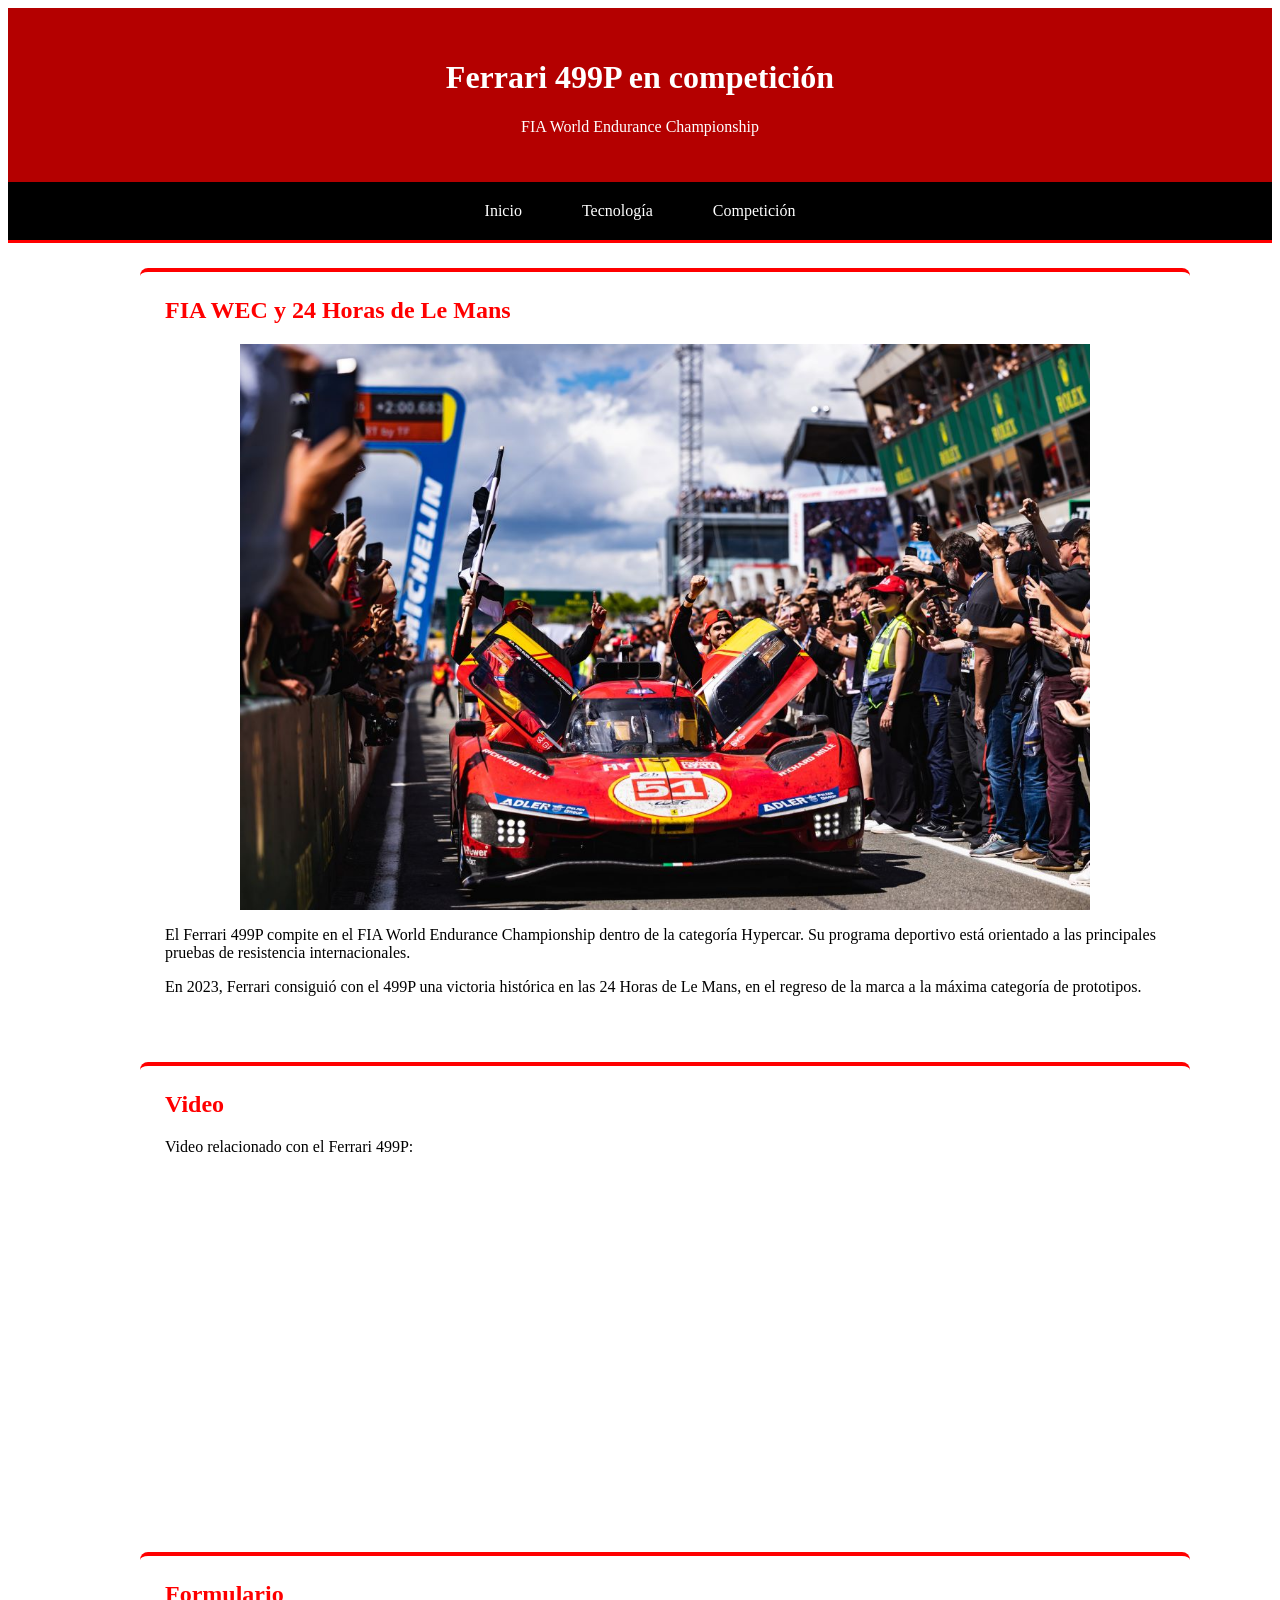
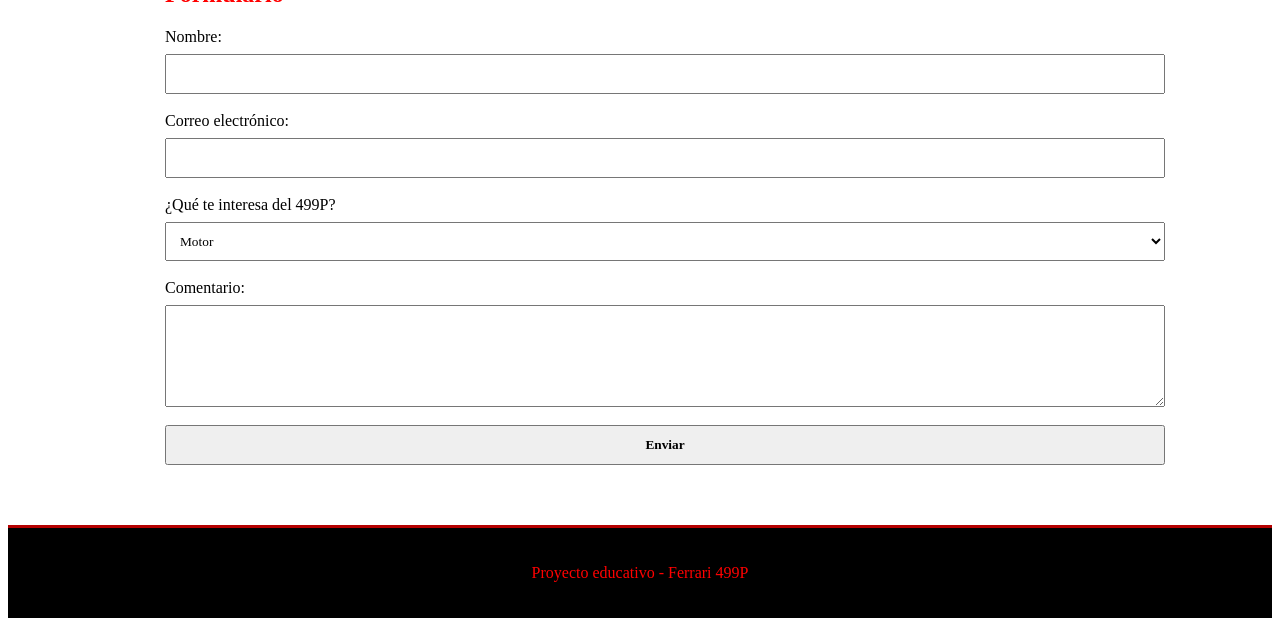
==== page/competicion.html @ 31c2e298 "estoy subierdo mi trabajo" ====
<!DOCTYPE html>
<html lang="es">
<head>
    <meta charset="UTF-8">
    <meta name="viewport" content="width=device-width, initial-scale=1.0">
    <title>Competición - Ferrari 499P</title>
    <link rel="stylesheet" href="../css/style.css">
</head>
<body>
    <header>
        <h1>Ferrari 499P en competición</h1>
        <p>FIA World Endurance Championship</p>
    </header>

    <nav>
        <ul class="menu">
            <li><a href="../index.html">Inicio</a></li>
            <li><a href="tecnologia.html">Tecnología</a></li>
            <li><a href="competicion.html">Competición</a></li>
        </ul>
    </nav>

    <main>
        <div style="background-color:white; margin-bottom:25px; padding:25px; border-radius:8px; border-top:4px solid red;">
            <h2 style="margin-top:0; color:red;">FIA WEC y 24 Horas de Le Mans</h2>
            <img src="../media/ferrari-499p-podio.jpg" alt="Ferrari 499P en el podio" class="destacado">
            <p>El Ferrari 499P compite en el FIA World Endurance Championship dentro de la categoría Hypercar. Su programa deportivo está orientado a las principales pruebas de resistencia internacionales.</p>
            <p>En 2023, Ferrari consiguió con el 499P una victoria histórica en las 24 Horas de Le Mans, en el regreso de la marca a la máxima categoría de prototipos.</p>
        </div>

        <div style="background-color:white; margin-bottom:25px; padding:25px; border-radius:8px; border-top:4px solid red;">
            <h2 style="margin-top:0; color:red;">Video</h2>
            <p>Video relacionado con el Ferrari 499P:</p>
         <iframe width="560" height="315" src="https://www.youtube.com/embed/MFWGIJ4ub-E?si=uDBvC7JH9G4srjXf" title="YouTube video player" frameborder="0" allow="accelerometer; autoplay; clipboard-write; encrypted-media; gyroscope; picture-in-picture; web-share" referrerpolicy="strict-origin-when-cross-origin" allowfullscreen></iframe>   
    
                
        </div>

        <div style="background-color:white; margin-bottom:25px; padding:25px; border-radius:8px; border-top:4px solid red;">
            <h2 style="margin-top:0; color:red;">Formulario</h2>
            <form>
                <label for="nombre">Nombre:</label>
                <input type="text" id="nombre" name="nombre" required>

                <label for="email">Correo electrónico:</label>
                <input type="email" id="email" name="email" required>

                <label for="tema">¿Qué te interesa del 499P?</label>
                <select id="tema" name="tema">
                    <option value="motor">Motor</option>
                    <option value="hibrido">Sistema híbrido</option>
                    <option value="aero">Aerodinámica</option>
                    <option value="competicion">Competición</option>
                </select>

                <label for="mensaje">Comentario:</label>
                <textarea id="mensaje" name="mensaje" rows="5"></textarea>

                <input type="submit" value="Enviar">
            </form>
        </div>
    </main>

    <footer>
        <p>Proyecto educativo - Ferrari 499P</p>
    </footer>
</body>
</html>
---- css/style.css ----
/* =================== ENCABEZADO DE PÁGINA ================== */

header {
  background-color: #b40000;
  color: white;
  text-align: center;
  padding: 30px 15px;
}

.container {
  display: flex;
  justify-content: space-between;
  align-items: center;
  width: 40%;
}

.logo {
  margin-left: auto;
  width: 4rem;
}

nav ul {
  list-style: none;
  display: flex;
  padding: 0;
  margin: 0;
  justify-content: center;
  flex-wrap: wrap;
}

nav li {
  margin-left: 0;
}

nav a {
  display: block;
  padding: 20px 30px;
  text-decoration: none;
  color: white;
}

nav a:hover {
  background-color: red;
}

/* =================== CUERPO DE LA PÁGINA ================== */

main {
    width: 90%;
    max-width: 1000px;
    margin: 25px auto;
    background-color: transparent;
    padding: 0;
}

p {
  font-size: 1rem;
}

.destacado {
    display: block;
    width: 100%;
    max-width: 850px;
    margin: 15px auto;
}

table {
    border-collapse: collapse;
    margin: 15px auto;
    width: 100%;
}

th, td {
    border: 1px solid #999;
    padding: 10px;
    text-align: left;
}

th {
    background-color: #d9d9d9;
}

form {
    width: 100%;
    max-width: none;
    margin: auto;
    display: flex;
    flex-direction: column;
    gap: 8px;
}

input, select, textarea {
    width: 100%;
    padding: 10px;
    margin-top: 0;
    margin-bottom: 10px;
    box-sizing: border-box;
    font-family: inherit;
}

input[type="submit"] {
  cursor: pointer;
  font-weight: bold;
}

/* ====================== PIE DE PÁGINA ====================== */

footer {
  background-color: black;
  color: red;
  text-align: center;
  padding: 20px;
  border-top: 3px solid #b40000;
}

.imgpie {
  width: 25px;
  margin-right: 15px;
}

div {
  display: block;
  width: 100%;
}

footer a {
  text-decoration: none;
}

footer p {
  font-style: normal;
}


.menu{
display: flex;
list-style-type: none;
padding: 0;
margin: 0;
justify-content: center;
flex-wrap: wrap;
background-color:black;
border-bottom: 3px solid red;
}

.menu li {
  color:red;
  font-size: 16px;
  list-style:none;
  margin-right:0;
  cursor: pointer;
  }

  .menulia{
    color:red;
    text-decoration:none;
   }  

   .menu li a :hover {
   color:red;
   text-decoration: underline;
   }  


iframe {
    display: block;
    width: 100%;
    max-width: 560px;
    margin: 15px auto;
}
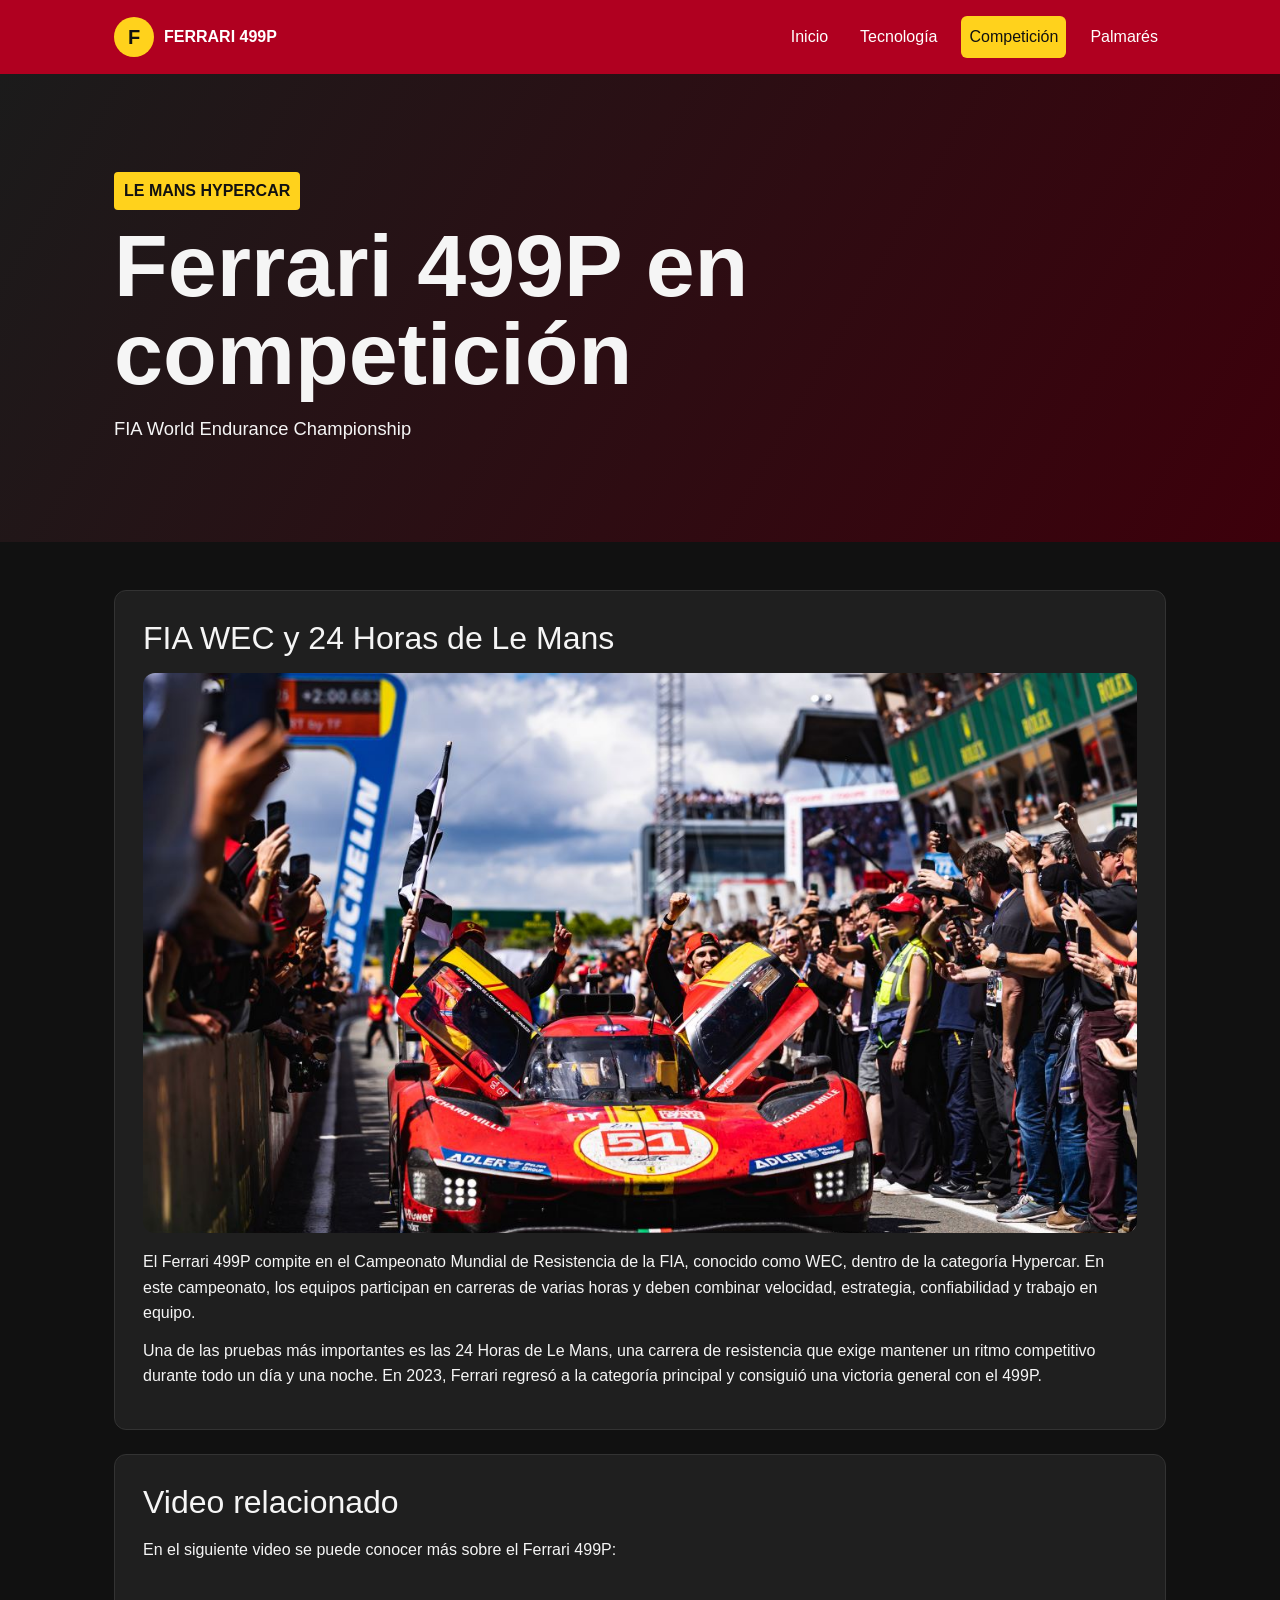
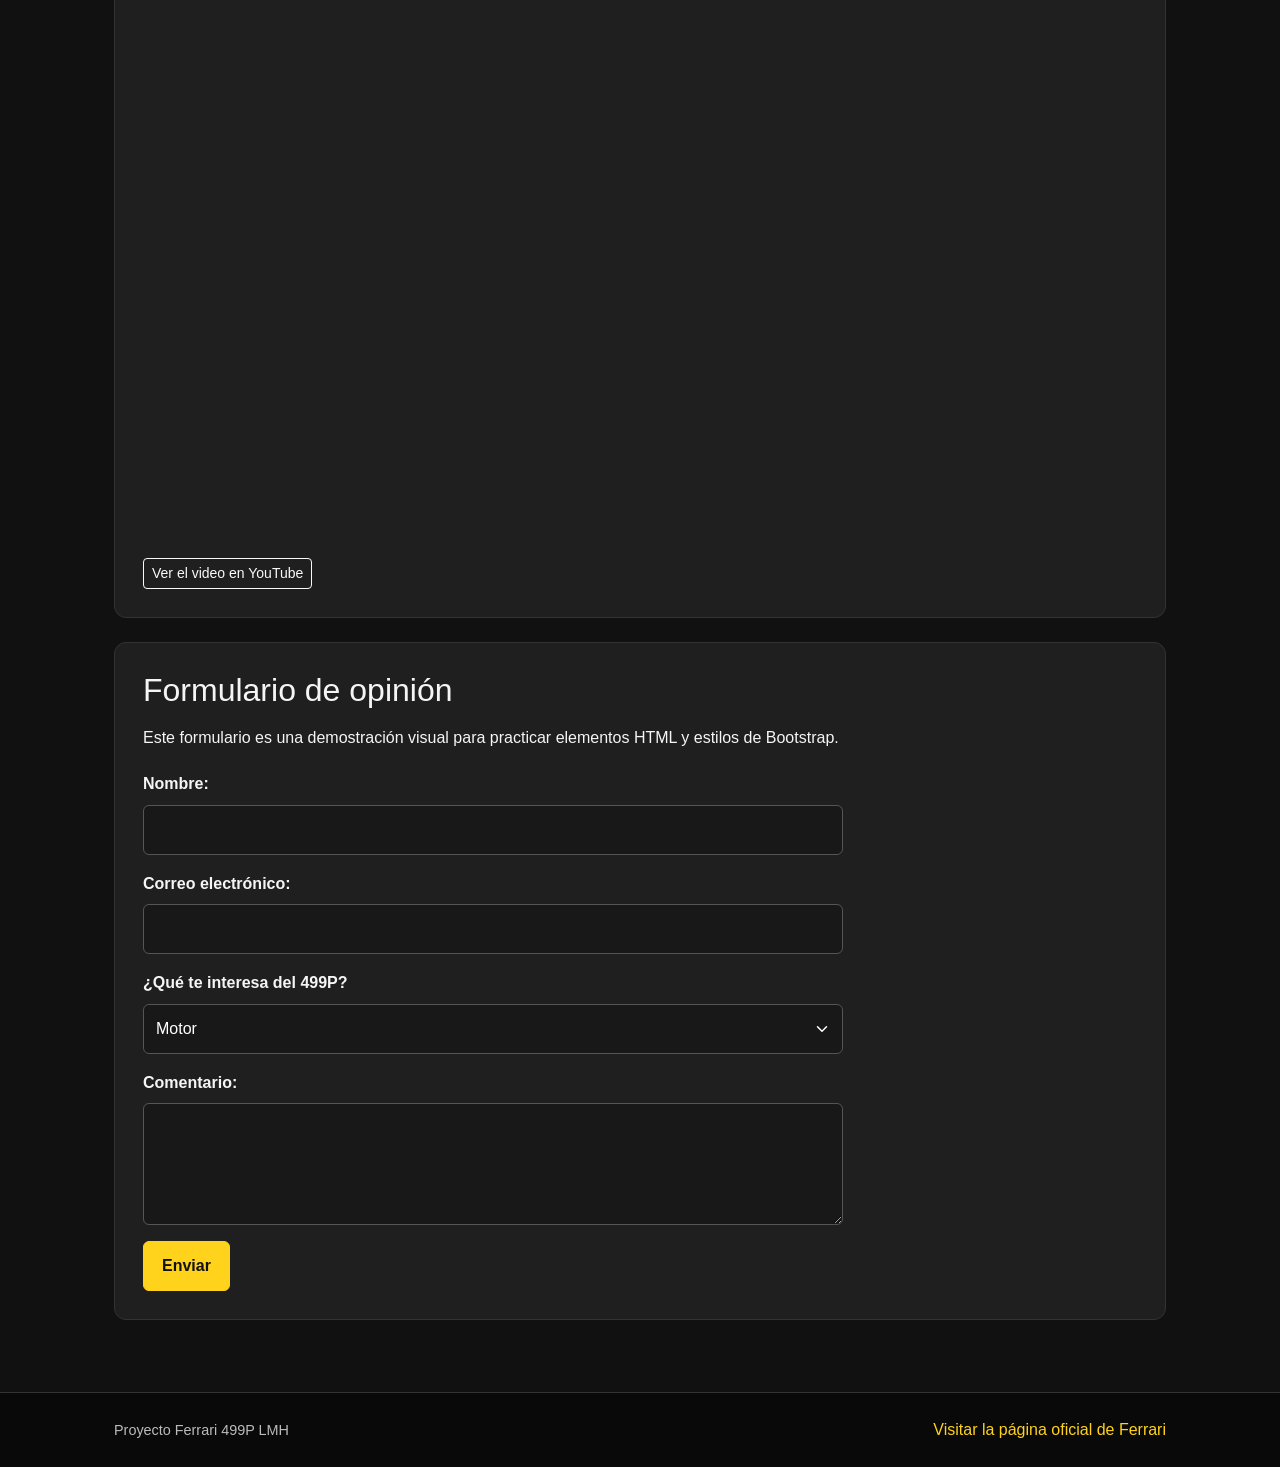
==== commit ddc59d0e: "SUBIDA MODIFICACIONES CON BOOSTRAP" ====
--- a/page/competicion.html
+++ b/page/competicion.html
@@ -4,6 +4,7 @@
     <meta charset="UTF-8">
     <meta name="viewport" content="width=device-width, initial-scale=1.0">
     <title>Competición - Ferrari 499P</title>
+    <link href="https://cdn.jsdelivr.net/npm/bootstrap@5.3.3/dist/css/bootstrap.min.css" rel="stylesheet">
     <link rel="stylesheet" href="../css/style.css">
 </head>
 <body>
@@ -12,57 +13,81 @@
         <p>FIA World Endurance Championship</p>
     </header>
 
-    <nav>
-        <ul class="menu">
-            <li><a href="../index.html">Inicio</a></li>
-            <li><a href="tecnologia.html">Tecnología</a></li>
-            <li><a href="competicion.html">Competición</a></li>
-        </ul>
+    <nav class="menu navbar navbar-expand-lg navbar-dark">
+        <div class="container-fluid justify-content-center">
+            <button class="navbar-toggler" type="button" data-bs-toggle="collapse" data-bs-target="#menuPrincipal" aria-controls="menuPrincipal" aria-expanded="false" aria-label="Abrir menú"><span class="navbar-toggler-icon"></span></button>
+            <div class="collapse navbar-collapse justify-content-center" id="menuPrincipal">
+                <ul class="navbar-nav">
+                    <li class="nav-item"><a class="nav-link" href="../index.html">Inicio</a></li>
+                    <li class="nav-item"><a class="nav-link" href="tecnologia.html">Tecnología</a></li>
+                    <li class="nav-item"><a class="nav-link active" href="competicion.html">Competición</a></li>
+                    <li class="nav-item"><a class="nav-link" href="palmares.html">Palmarés</a></li>
+                </ul>
+            </div>
+        </div>
     </nav>
 
     <main>
-        <div style="background-color:white; margin-bottom:25px; padding:25px; border-radius:8px; border-top:4px solid red;">
-            <h2 style="margin-top:0; color:red;">FIA WEC y 24 Horas de Le Mans</h2>
+        <section class="seccion">
+            <h2>FIA WEC y 24 Horas de Le Mans</h2>
             <img src="../media/ferrari-499p-podio.jpg" alt="Ferrari 499P en el podio" class="destacado">
-            <p>El Ferrari 499P compite en el FIA World Endurance Championship dentro de la categoría Hypercar. Su programa deportivo está orientado a las principales pruebas de resistencia internacionales.</p>
-            <p>En 2023, Ferrari consiguió con el 499P una victoria histórica en las 24 Horas de Le Mans, en el regreso de la marca a la máxima categoría de prototipos.</p>
-        </div>
+            <p>El Ferrari 499P compite en el Campeonato Mundial de Resistencia de la FIA, conocido como WEC, dentro de la categoría Hypercar. En este campeonato, los equipos participan en carreras de varias horas y deben combinar velocidad, estrategia, confiabilidad y trabajo en equipo.</p>
+            <p>Una de las pruebas más importantes es las 24 Horas de Le Mans, una carrera de resistencia que exige mantener un ritmo competitivo durante todo un día y una noche. En 2023, Ferrari regresó a la categoría principal y consiguió una victoria general con el 499P.</p>
+        </section>
 
-        <div style="background-color:white; margin-bottom:25px; padding:25px; border-radius:8px; border-top:4px solid red;">
-            <h2 style="margin-top:0; color:red;">Video</h2>
-            <p>Video relacionado con el Ferrari 499P:</p>
-         <iframe width="560" height="315" src="https://www.youtube.com/embed/MFWGIJ4ub-E?si=uDBvC7JH9G4srjXf" title="YouTube video player" frameborder="0" allow="accelerometer; autoplay; clipboard-write; encrypted-media; gyroscope; picture-in-picture; web-share" referrerpolicy="strict-origin-when-cross-origin" allowfullscreen></iframe>   
-    
-                
-        </div>
+        <section class="seccion">
+            <h2>Video relacionado</h2>
+            <p>En el siguiente video se puede conocer más sobre el Ferrari 499P:</p>
+            <div class="ratio ratio-16x9 video-proyecto">
+                <iframe src="https://www.youtube-nocookie.com/embed/MFWGIJ4ub-E" title="Video sobre el Ferrari 499P" allow="accelerometer; autoplay; clipboard-write; encrypted-media; gyroscope; picture-in-picture; web-share" referrerpolicy="strict-origin-when-cross-origin" allowfullscreen></iframe>
+            </div>
+            <p class="mt-3 mb-0"><a class="btn btn-outline-light btn-sm" href="https://www.youtube.com/watch?v=MFWGIJ4ub-E" target="_blank" rel="noopener noreferrer">Ver el video en YouTube</a></p>
+        </section>
 
-        <div style="background-color:white; margin-bottom:25px; padding:25px; border-radius:8px; border-top:4px solid red;">
-            <h2 style="margin-top:0; color:red;">Formulario</h2>
-            <form>
-                <label for="nombre">Nombre:</label>
-                <input type="text" id="nombre" name="nombre" required>
-
-                <label for="email">Correo electrónico:</label>
-                <input type="email" id="email" name="email" required>
-
-                <label for="tema">¿Qué te interesa del 499P?</label>
-                <select id="tema" name="tema">
-                    <option value="motor">Motor</option>
-                    <option value="hibrido">Sistema híbrido</option>
-                    <option value="aero">Aerodinámica</option>
-                    <option value="competicion">Competición</option>
-                </select>
-
-                <label for="mensaje">Comentario:</label>
-                <textarea id="mensaje" name="mensaje" rows="5"></textarea>
-
-                <input type="submit" value="Enviar">
+        <section class="seccion">
+            <h2>Formulario de opinión</h2>
+            <p>Este formulario es una demostración visual para practicar elementos HTML y estilos de Bootstrap.</p>
+            <form class="formulario">
+                <div class="mb-3">
+                    <label for="nombre" class="form-label">Nombre:</label>
+                    <input type="text" class="form-control" id="nombre" name="nombre" required>
+                </div>
+                <div class="mb-3">
+                    <label for="email" class="form-label">Correo electrónico:</label>
+                    <input type="email" class="form-control" id="email" name="email" required>
+                </div>
+                <div class="mb-3">
+                    <label for="tema" class="form-label">¿Qué te interesa del 499P?</label>
+                    <select id="tema" name="tema" class="form-select">
+                        <option value="motor">Motor</option>
+                        <option value="hibrido">Sistema híbrido</option>
+                        <option value="aero">Aerodinámica</option>
+                        <option value="competicion">Competición</option>
+                    </select>
+                </div>
+                <div class="mb-3">
+                    <label for="mensaje" class="form-label">Comentario:</label>
+                    <textarea id="mensaje" name="mensaje" rows="4" class="form-control"></textarea>
+                </div>
+                <button type="submit" class="btn btn-danger">Enviar</button>
             </form>
-        </div>
+        </section>
     </main>
 
     <footer>
-        <p>Proyecto educativo - Ferrari 499P</p>
+        <p>Proyecto Ferrari 499P LMH </p>
+        <a href="https://www.ferrari.com/" target="_blank" rel="noopener noreferrer">Visitar la página oficial de Ferrari</a>
     </footer>
+    <script src="https://cdn.jsdelivr.net/npm/bootstrap@5.3.3/dist/js/bootstrap.bundle.min.js"></script>
+    <script>
+        // Si la página se abre como archivo local (file://), YouTube rechaza el reproductor
+        // incrustado (error 153). En ese caso se muestra una miniatura que abre el video en YouTube.
+        if (location.protocol === 'file:') {
+            var cont = document.querySelector('.video-proyecto');
+            cont.innerHTML = '<a href="https://www.youtube.com/watch?v=MFWGIJ4ub-E" target="_blank" rel="noopener noreferrer" class="video-local">' +
+                '<img src="https://img.youtube.com/vi/MFWGIJ4ub-E/hqdefault.jpg" alt="Ver el video del Ferrari 499P en YouTube">' +
+                '<span>&#9654; Ver en YouTube</span></a>';
+        }
+    </script>
 </body>
 </html>
